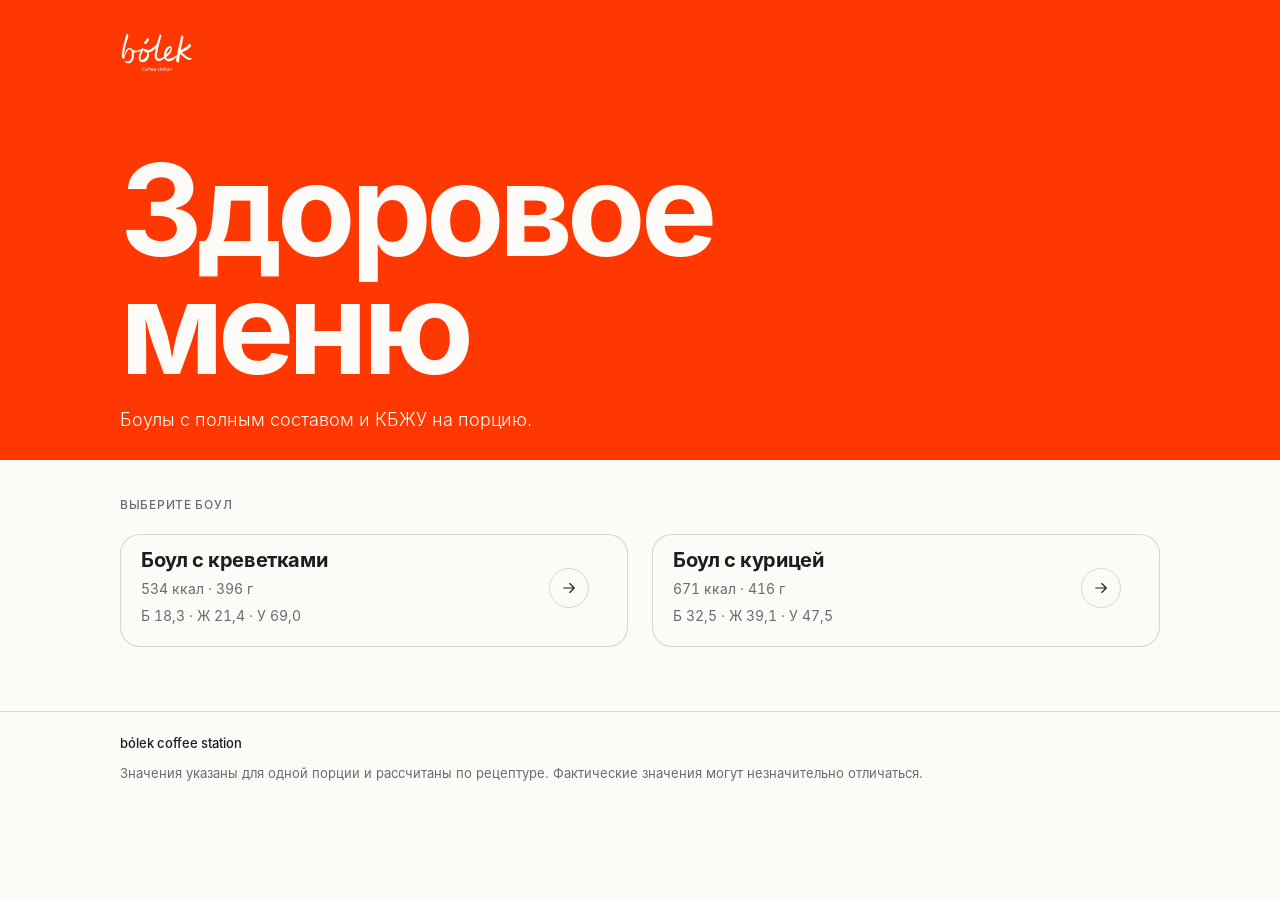
==== index.html @ b6b94f88 "Add files via upload" ====
<!DOCTYPE html>
<html lang="ru">
<head>
  <meta charset="utf-8">
  <meta name="viewport" content="width=device-width, initial-scale=1">
  <title>Здоровое меню | bólek coffee station</title>
  <meta name="description" content="Здоровое меню bólek coffee station: боулы с полным составом и КБЖУ.">
  <meta property="og:title" content="Здоровое меню | bólek coffee station">
  <meta property="og:description" content="Боулы с полным составом и КБЖУ.">
  <meta name="theme-color" content="#FF3802">
  <link rel="icon" href="img/favicon.svg" type="image/svg+xml">
  <link rel="stylesheet" href="css/style.css">
</head>
<body data-page="home">
  <header class="hero-home">
    <div class="wrap">
      <a class="logo" href="index.html" aria-label="bólek coffee station"><img src="img/logo-white.svg" alt="bólek coffee station"></a>
      <div>
        <h1>Здоровое<br>меню</h1>
        <p>Боулы с полным составом и КБЖУ на порцию.</p>
      </div>
    </div>
  </header>

  <main id="app"><noscript><p>Для отображения страницы включите JavaScript.</p></noscript></main>

  <footer class="foot">
    <div class="wrap">
      <strong>bólek coffee station</strong>
      <p>Значения указаны для одной порции и рассчитаны по рецептуре. Фактические значения могут незначительно отличаться.</p>
    </div>
  </footer>

  <script src="data/bowls.js"></script>
  <script src="js/app.js"></script>
</body>
</html>
---- css/style.css ----
/* ---------- Шрифт ----------
   Фирменный шрифт Bólek — PP Pangram Sans (платный). Пока лицензии нет, стоит Inter (свободный).
   Когда появятся файлы PP Pangram Sans, положите их в fonts/ и поменяйте четыре строки src ниже.
   Больше нигде ничего менять не нужно: на сайте один шрифт. */
@font-face { font-family: "Bolek Sans"; font-weight: 300; font-display: swap; src: url("../fonts/inter-Light.woff") format("woff"); }
@font-face { font-family: "Bolek Sans"; font-weight: 400; font-display: swap; src: url("../fonts/inter-Regular.woff") format("woff"); }
@font-face { font-family: "Bolek Sans"; font-weight: 500; font-display: swap; src: url("../fonts/inter-Medium.woff") format("woff"); }
@font-face { font-family: "Bolek Sans"; font-weight: 700; font-display: swap; src: url("../fonts/inter-Bold.woff") format("woff"); }

/* ---------- Цвета бренда ---------- */
:root {
  --orange: #FF3802;
  --ink: #1D1D1F;
  --paper: #FCFBF8;
  --sand: #EDE9E4;
  --sky: #D7F0F0;
  --sky-deep: #A9DADA;
  --beige: #E8D9BD;
  --muted: #6B6B6E;
  --rule: rgba(29, 29, 31, 0.16);
  --radius: 20px;
  --gutter: 20px;
  --maxw: 1120px;
}

* { box-sizing: border-box; }
html { -webkit-text-size-adjust: 100%; }
body {
  margin: 0;
  background: var(--paper);
  color: var(--ink);
  font-family: "Bolek Sans", system-ui, sans-serif;
  font-weight: 400;
  font-size: 16px;
  line-height: 1.5;
  -webkit-font-smoothing: antialiased;
}
img, svg { display: block; max-width: 100%; }
a { color: inherit; }
button { font: inherit; color: inherit; }
h1, h2, h3, p { margin: 0; }

.wrap { width: 100%; max-width: var(--maxw); margin: 0 auto; padding: 0 var(--gutter); }

.eyebrow {
  font-size: 12px; font-weight: 500; letter-spacing: 0.06em; text-transform: uppercase;
  color: var(--muted);
}

/* ---------- Шапка ---------- */
.top { border-bottom: 1px solid var(--rule); }
.top .wrap { display: flex; align-items: center; justify-content: space-between; height: 72px; }
.logo img { height: 40px; width: auto; }
.back {
  display: inline-flex; align-items: center; gap: 8px; text-decoration: none;
  font-size: 14px; font-weight: 500; padding: 10px 0;
}
.back svg { width: 18px; height: 18px; transition: transform .2s; }
.back:hover svg { transform: translateX(-3px); }

/* ---------- Страница боула ---------- */
.intro { padding: 36px 0 8px; }
.intro .eyebrow { display: flex; gap: 14px; }
.intro h1 {
  margin-top: 14px;
  font-size: clamp(36px, 8vw, 68px); line-height: 1.02; font-weight: 700; letter-spacing: -0.035em;
}
.portion { margin-top: 14px; color: var(--muted); }
.portion b { color: var(--ink); font-weight: 500; }

[hidden] { display: none !important; }
.layout { display: grid; gap: 28px; padding: 24px 0 8px; }

.seg {
  display: inline-flex; padding: 4px; gap: 4px; background: var(--sand); border-radius: 999px;
}
.seg button {
  border: 0; background: transparent; cursor: pointer; padding: 9px 18px; border-radius: 999px;
  font-size: 14px; font-weight: 500; color: var(--muted); transition: background .2s, color .2s;
}
.seg button[aria-pressed="true"] { background: var(--ink); color: var(--paper); }
.seg button:focus-visible, .btn:focus-visible, .card:focus-visible, .back:focus-visible, .logo:focus-visible {
  outline: 2px solid var(--orange); outline-offset: 3px;
}

.facts { display: grid; grid-template-columns: 1fr 1fr; gap: 10px; margin-top: 16px; }
.fact { border-radius: 16px; padding: 16px 16px 14px; min-height: 112px; display: flex; flex-direction: column; justify-content: space-between; }
.fact .label { font-size: 12px; font-weight: 500; letter-spacing: 0.06em; text-transform: uppercase; opacity: .75; }
.fact .value { font-size: clamp(34px, 9vw, 48px); font-weight: 700; letter-spacing: -0.03em; line-height: 1; font-variant-numeric: tabular-nums; }
.fact .value small { font-size: 15px; font-weight: 500; letter-spacing: 0; margin-left: 4px; opacity: .75; }
.fact--kcal { background: var(--orange); color: #fff; }
.fact--p { background: var(--sky); }
.fact--f { background: var(--beige); }
.fact--c { background: var(--sand); }

.split { margin-top: 22px; }
.split .eyebrow { margin-bottom: 10px; }
.bar { display: flex; height: 10px; border-radius: 999px; overflow: hidden; gap: 2px; }
.bar i { display: block; height: 100%; }
.bar .s-p { background: var(--ink); }
.bar .s-f { background: var(--orange); }
.bar .s-c { background: var(--sky-deep); }
.legend { display: flex; flex-wrap: wrap; gap: 6px 18px; margin-top: 12px; font-size: 14px; }
.legend span { display: inline-flex; align-items: center; gap: 8px; }
.legend i { width: 10px; height: 10px; border-radius: 50%; display: inline-block; }
.legend .s-p { background: var(--ink); }
.legend .s-f { background: var(--orange); }
.legend .s-c { background: var(--sky-deep); }

.actions { margin-top: 24px; }
.btn {
  display: inline-flex; align-items: center; gap: 10px; cursor: pointer;
  border: 1px solid var(--ink); background: transparent; border-radius: 999px; padding: 13px 22px;
  font-size: 15px; font-weight: 500; transition: background .2s, color .2s;
}
.btn svg { width: 18px; height: 18px; }
.btn:hover { background: var(--ink); color: var(--paper); }

.photo { margin: 0; border-radius: var(--radius); overflow: hidden; background: var(--sky); aspect-ratio: 4 / 3; position: relative; }
.photo img { width: 100%; height: 100%; object-fit: cover; }

/* ---------- Состав ---------- */
.section { padding: 44px 0 0; }
.section-head { display: flex; align-items: baseline; justify-content: space-between; gap: 16px; border-top: 1px solid var(--ink); padding-top: 14px; }
.section-head h2 { font-size: clamp(26px, 5vw, 36px); font-weight: 700; letter-spacing: -0.03em; }

table { width: 100%; border-collapse: collapse; margin-top: 8px; font-variant-numeric: tabular-nums; }
th, td { padding: 12px 0; text-align: right; border-bottom: 1px solid var(--rule); font-size: 14px; vertical-align: top; }
th { font-size: 11px; font-weight: 500; letter-spacing: 0.06em; text-transform: uppercase; color: var(--muted); padding-bottom: 8px; }
th:first-child, td:first-child { text-align: left; padding-right: 10px; }
td:not(:first-child), th:not(:first-child) { width: 13%; min-width: 38px; }
td .grams { display: block; color: var(--muted); font-size: 13px; }
.tag {
  display: inline-block; margin-left: 6px; padding: 1px 8px; border: 1px solid var(--orange); color: var(--orange);
  border-radius: 999px; font-size: 11px; font-weight: 500; letter-spacing: 0.02em; vertical-align: 2px; white-space: nowrap;
}
tfoot td { border-bottom: 0; font-weight: 700; font-size: 15px; padding-top: 16px; }
tfoot td:first-child { font-weight: 700; }
tfoot .grams { font-weight: 400; }

.chips { display: flex; flex-wrap: wrap; gap: 8px; margin-top: 16px; }
.chip { background: var(--sand); border-radius: 999px; padding: 7px 16px; font-size: 14px; font-weight: 500; }
.note { margin-top: 12px; color: var(--muted); font-size: 14px; max-width: 56ch; }

/* ---------- Карточки блюд (главная и «другой боул») ---------- */
.cards { display: grid; gap: 16px; margin-top: 20px; }
.card {
  display: grid; grid-template-columns: 112px 1fr auto; gap: 16px; align-items: center;
  text-decoration: none; border: 1px solid var(--rule); border-radius: var(--radius); padding: 12px; background: var(--paper);
  transition: border-color .2s, transform .2s;
}
.card:hover { border-color: var(--ink); }
.card:not(.has-photo) { grid-template-columns: 1fr auto; }
.card .thumb { aspect-ratio: 1; border-radius: 12px; background: var(--sky); overflow: hidden; position: relative; }
.card .thumb img { width: 100%; height: 100%; object-fit: cover; }
.card h3 { font-size: 20px; font-weight: 700; letter-spacing: -0.02em; line-height: 1.15; }
.card .meta { margin-top: 6px; font-size: 14px; color: var(--muted); font-variant-numeric: tabular-nums; }
.card .go { width: 40px; height: 40px; border-radius: 50%; border: 1px solid var(--rule); display: grid; place-items: center; margin-right: 6px; transition: background .2s, color .2s, border-color .2s; }
.card .go svg { width: 18px; height: 18px; }
.card:hover .go { background: var(--orange); border-color: var(--orange); color: #fff; }

/* ---------- Главная ---------- */
.hero-home { background: var(--orange); color: var(--paper); }
.hero-home .wrap { padding-top: 22px; padding-bottom: 28px; min-height: 380px; display: flex; flex-direction: column; justify-content: space-between; }
.hero-home .logo img { height: 40px; }
.hero-home h1 { font-size: clamp(52px, 15vw, 128px); line-height: 0.92; font-weight: 700; letter-spacing: -0.045em; margin-top: 56px; }
.hero-home p { margin-top: 20px; max-width: 44ch; font-size: 18px; line-height: 1.4; font-weight: 300; }
.home-body { padding-top: 36px; }

/* ---------- Подвал ---------- */
.foot { margin-top: 64px; border-top: 1px solid var(--rule); }
.foot .wrap { padding-top: 22px; padding-bottom: 36px; display: grid; gap: 10px; color: var(--muted); font-size: 13px; }
.foot strong { color: var(--ink); font-weight: 500; }

/* ---------- Уведомление «Скопировано» ---------- */
.toast {
  position: fixed; left: 50%; bottom: 24px; transform: translate(-50%, 20px); opacity: 0; pointer-events: none;
  background: var(--ink); color: var(--paper); padding: 12px 20px; border-radius: 999px; font-size: 14px; font-weight: 500;
  transition: opacity .25s, transform .25s; z-index: 10;
}
.toast.show { opacity: 1; transform: translate(-50%, 0); }

noscript p { padding: 24px var(--gutter); text-align: center; }

/* ---------- Широкие экраны ---------- */
@media (min-width: 900px) {
  :root { --gutter: 40px; }
  .top .wrap { height: 88px; }
  .logo img { height: 48px; }
  .intro { padding-top: 56px; }
  .layout.has-photo { grid-template-columns: 1.05fr 0.95fr; gap: 64px; padding-top: 36px; align-items: start; }
  .photo { aspect-ratio: 4 / 5; position: sticky; top: 24px; }
  .fact { min-height: 132px; padding: 20px 20px 16px; }
  th, td { font-size: 15px; padding: 14px 0; }
  .cards { grid-template-columns: 1fr 1fr; gap: 24px; }
  .card { grid-template-columns: 1fr; padding: 14px; gap: 18px; }
  .card .thumb { aspect-ratio: 4 / 3; }
  .card .row { display: flex; align-items: center; justify-content: space-between; gap: 12px; padding: 0 6px 6px; }
  .card .go { margin: 0; }
  .hero-home .wrap { min-height: 460px; padding-top: 32px; }
}
@media (max-width: 899px) {
  .card .row { display: contents; }
}
@media (prefers-reduced-motion: reduce) {
  * { transition: none !important; }
}

.col-main { max-width: 560px; }
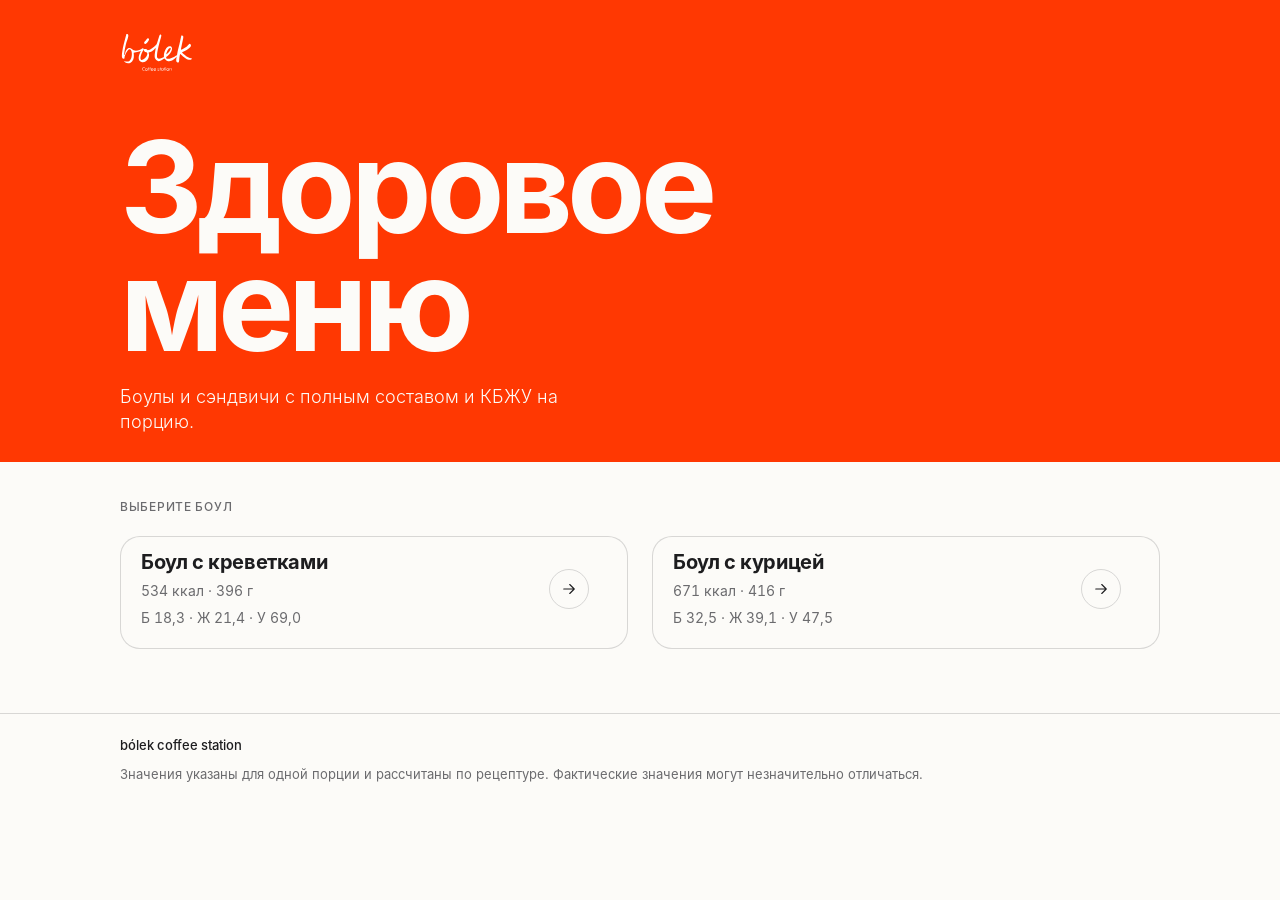
==== commit 50b61178: "Add files via upload" ====
--- a/index.html
+++ b/index.html
@@ -4,9 +4,9 @@
   <meta charset="utf-8">
   <meta name="viewport" content="width=device-width, initial-scale=1">
   <title>Здоровое меню | bólek coffee station</title>
-  <meta name="description" content="Здоровое меню bólek coffee station: боулы с полным составом и КБЖУ.">
+  <meta name="description" content="Здоровое меню bólek coffee station: боулы и сэндвичи с полным составом и КБЖУ.">
   <meta property="og:title" content="Здоровое меню | bólek coffee station">
-  <meta property="og:description" content="Боулы с полным составом и КБЖУ.">
+  <meta property="og:description" content="Боулы и сэндвичи с полным составом и КБЖУ.">
   <meta name="theme-color" content="#FF3802">
   <link rel="icon" href="img/favicon.svg" type="image/svg+xml">
   <link rel="stylesheet" href="css/style.css">
@@ -17,7 +17,7 @@
       <a class="logo" href="index.html" aria-label="bólek coffee station"><img src="img/logo-white.svg" alt="bólek coffee station"></a>
       <div>
         <h1>Здоровое<br>меню</h1>
-        <p>Боулы с полным составом и КБЖУ на порцию.</p>
+        <p>Боулы и сэндвичи с полным составом и КБЖУ на порцию.</p>
       </div>
     </div>
   </header>
--- a/css/style.css
+++ b/css/style.css
@@ -207,3 +207,18 @@
 }
 
 .col-main { max-width: 560px; }
+
+.seg button { padding: 11px 18px; }
+@media (max-width: 380px) {
+  :root { --gutter: 16px; }
+  th, td { font-size: 13px; }
+  td:not(:first-child), th:not(:first-child) { width: 14.5%; min-width: 0; }
+  td:first-child { padding-right: 6px; }
+  th { font-size: 10px; letter-spacing: 0.03em; }
+}
+
+.controls { display: flex; flex-wrap: wrap; gap: 14px 20px; align-items: flex-end; }
+.ctl { display: flex; flex-direction: column; gap: 6px; }
+tr.off td { opacity: .35; }
+tr.off td:first-child { text-decoration: line-through; }
+tr.off .tag { text-decoration: none; }
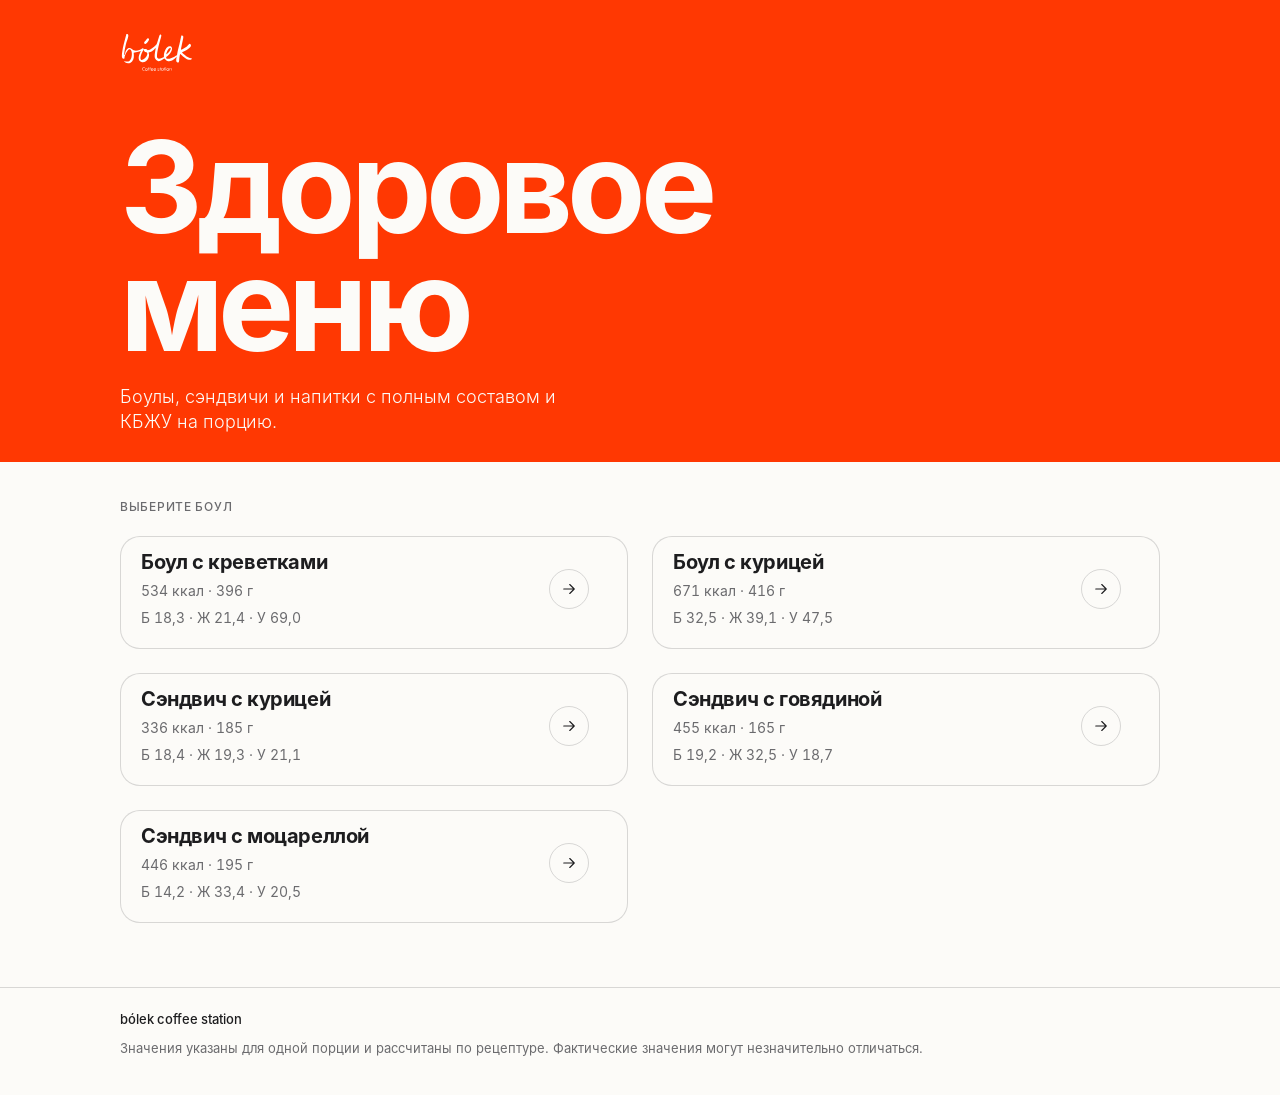
==== commit 8aae7178: "Add files via upload" ====
--- a/index.html
+++ b/index.html
@@ -4,9 +4,9 @@
   <meta charset="utf-8">
   <meta name="viewport" content="width=device-width, initial-scale=1">
   <title>Здоровое меню | bólek coffee station</title>
-  <meta name="description" content="Здоровое меню bólek coffee station: боулы и сэндвичи с полным составом и КБЖУ.">
+  <meta name="description" content="Здоровое меню bólek coffee station: боулы, сэндвичи и напитки с полным составом и КБЖУ.">
   <meta property="og:title" content="Здоровое меню | bólek coffee station">
-  <meta property="og:description" content="Боулы и сэндвичи с полным составом и КБЖУ.">
+  <meta property="og:description" content="Боулы, сэндвичи и напитки с полным составом и КБЖУ.">
   <meta name="theme-color" content="#FF3802">
   <link rel="icon" href="img/favicon.svg" type="image/svg+xml">
   <link rel="stylesheet" href="css/style.css">
@@ -17,7 +17,7 @@
       <a class="logo" href="index.html" aria-label="bólek coffee station"><img src="img/logo-white.svg" alt="bólek coffee station"></a>
       <div>
         <h1>Здоровое<br>меню</h1>
-        <p>Боулы и сэндвичи с полным составом и КБЖУ на порцию.</p>
+        <p>Боулы, сэндвичи и напитки с полным составом и КБЖУ на порцию.</p>
       </div>
     </div>
   </header>
--- a/css/style.css
+++ b/css/style.css
@@ -222,3 +222,5 @@
 tr.off td { opacity: .35; }
 tr.off td:first-child { text-decoration: line-through; }
 tr.off .tag { text-decoration: none; }
+
+.home-body .cards + .eyebrow { margin-top: 44px; }
